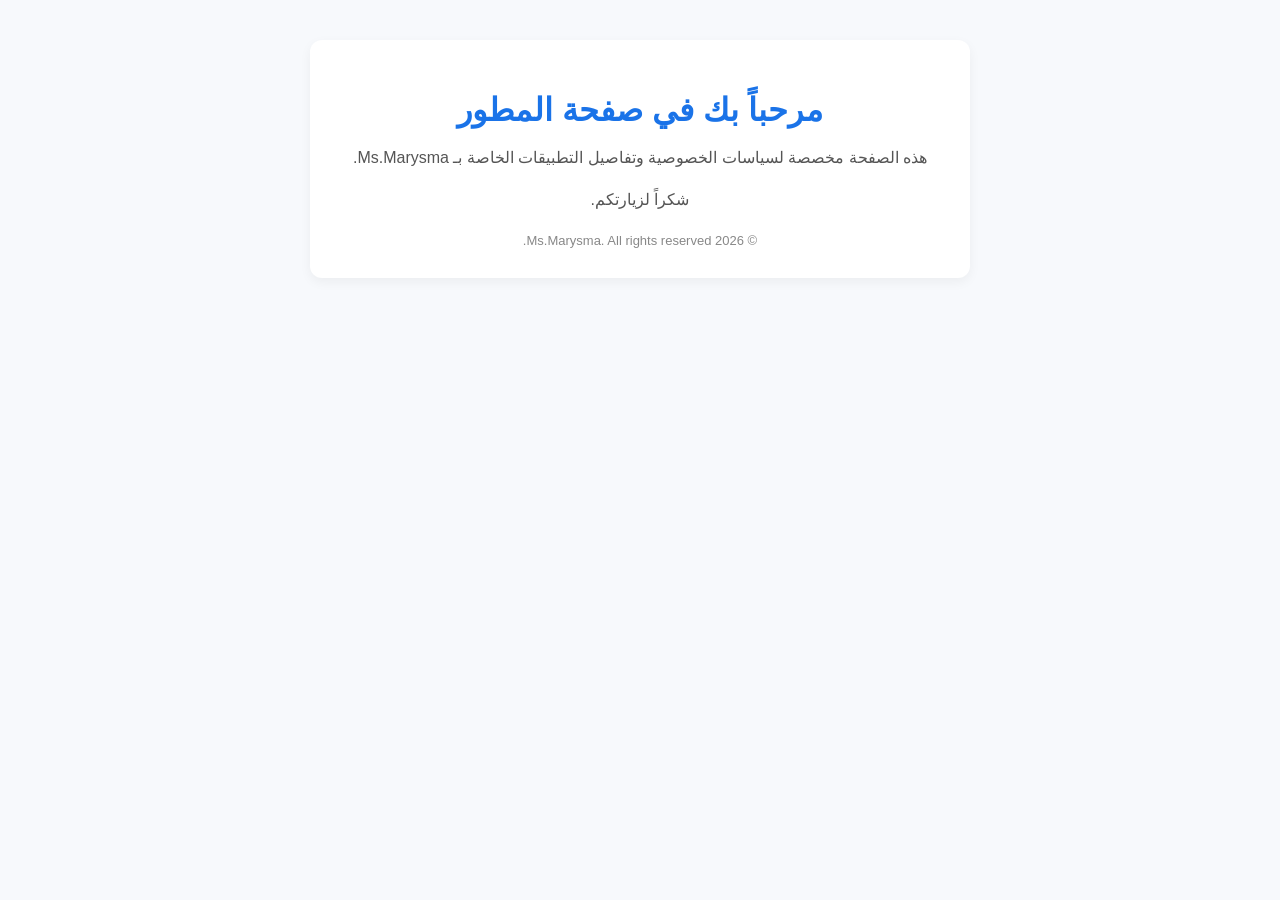
==== index.html @ fba1bb4e "Update Google site verification in index.html Removed outdated Google site verification meta tag and" ====
<!DOCTYPE html>
<html lang="ar" dir="rtl">
<head>
    <meta charset="UTF-8">
    <meta name="viewport" content="width=device-width, initial-scale=1.0">
    <meta name="google-site-verification" content="Q6iHC1U15YbT5ywhG_AQjxlZCGWZZ1fkaNXvmuv0gXQ" />
    <title>Ms.Marysma | Developer Portfolio</title>

    <style>
        body {
            font-family: Tahoma, Arial, sans-serif;
            background-color: #f7f9fc;
            color: #333;
            margin: 0;
            padding: 40px 20px;
            text-align: center;
        }
        .container {
            max-width: 600px;
            margin: 0 auto;
            background: #ffffff;
            padding: 30px;
            border-radius: 12px;
            box-shadow: 0 4px 12px rgba(0, 0, 0, 0.05);
        }
        h1 {
            color: #1a73e8;
            margin-bottom: 10px;
        }
        p {
            line-height: 1.6;
            color: #555;
        }
        .footer {
            margin-top: 20px;
            font-size: 13px;
            color: #888;
        }
    </style>
</head>
<body>

    <div class="container">
        <h1>مرحباً بك في صفحة المطور</h1>
        <p>هذه الصفحة مخصصة لسياسات الخصوصية وتفاصيل التطبيقات الخاصة بـ Ms.Marysma.</p>
        <p>شكراً لزيارتكم.</p>
        
        <div class="footer">
            &copy; 2026 Ms.Marysma. All rights reserved.
        </div>
    </div>

</body>
</html>
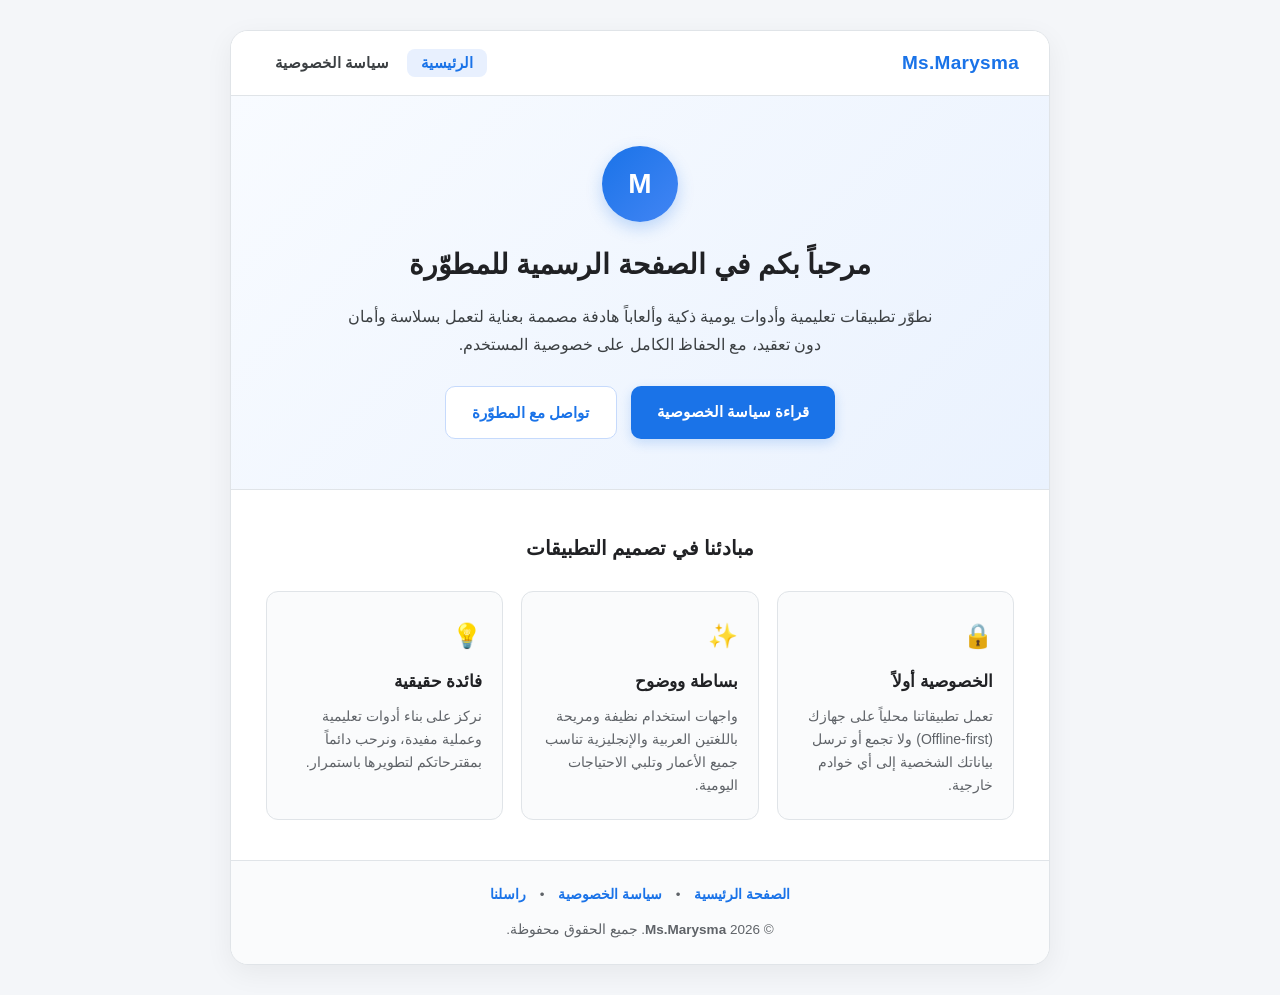
==== commit 1e1cbbac: "Localize index.html and improve styling Updated the title and localized content to Arabic. Enhanced " ====
--- a/index.html
+++ b/index.html
@@ -4,50 +4,282 @@
     <meta charset="UTF-8">
     <meta name="viewport" content="width=device-width, initial-scale=1.0">
     <meta name="google-site-verification" content="Q6iHC1U15YbT5ywhG_AQjxlZCGWZZ1fkaNXvmuv0gXQ" />
-    <title>Ms.Marysma | Developer Portfolio</title>
+    <title>Ms.Marysma | الصفحة الرسمية للمطور</title>
 
     <style>
+        :root {
+            --primary-color: #1a73e8;
+            --primary-dark: #1557b0;
+            --primary-light: #e8f0fe;
+            --text-dark: #202124;
+            --text-body: #3c4043;
+            --text-muted: #5f6368;
+            --bg-page: #f4f6f9;
+            --bg-card: #ffffff;
+            --border-color: #e0e4e8;
+        }
+        * {
+            box-sizing: border-box;
+        }
         body {
-            font-family: Tahoma, Arial, sans-serif;
-            background-color: #f7f9fc;
-            color: #333;
+            font-family: 'Segoe UI', Tahoma, Geneva, Verdana, sans-serif;
+            background-color: var(--bg-page);
+            color: var(--text-body);
             margin: 0;
-            padding: 40px 20px;
+            padding: 30px 15px;
+            line-height: 1.8;
+        }
+        .container {
+            max-width: 820px;
+            margin: 0 auto;
+            background: var(--bg-card);
+            border-radius: 18px;
+            box-shadow: 0 8px 28px rgba(0, 0, 0, 0.06);
+            border: 1px solid var(--border-color);
+            overflow: hidden;
+        }
+        /* الشريط العلوي للتنقل */
+        .navbar {
+            background-color: #ffffff;
+            border-bottom: 1px solid var(--border-color);
+            padding: 15px 30px;
+            display: flex;
+            justify-content: space-between;
+            align-items: center;
+        }
+        .brand {
+            font-size: 19px;
+            font-weight: 700;
+            color: var(--primary-color);
+            text-decoration: none;
+            letter-spacing: 0.3px;
+        }
+        .nav-links a {
+            color: var(--text-body);
+            text-decoration: none;
+            font-size: 14.5px;
+            font-weight: 600;
+            padding: 6px 14px;
+            border-radius: 8px;
+            transition: all 0.2s ease;
+        }
+        .nav-links a:hover,
+        .nav-links a.active {
+            background-color: var(--primary-light);
+            color: var(--primary-color);
+        }
+        /* قسم الترحيب */
+        .hero {
+            background: linear-gradient(135deg, #f8fbff 0%, #eaf2fe 100%);
+            padding: 50px 30px;
             text-align: center;
-        }
-        .container {
+            border-bottom: 1px solid var(--border-color);
+        }
+        .avatar-circle {
+            width: 76px;
+            height: 76px;
+            background: linear-gradient(135deg, var(--primary-color), #4285f4);
+            color: #ffffff;
+            font-size: 28px;
+            font-weight: 700;
+            border-radius: 50%;
+            display: flex;
+            align-items: center;
+            justify-content: center;
+            margin: 0 auto 18px auto;
+            box-shadow: 0 6px 16px rgba(26, 115, 232, 0.25);
+        }
+        h1 {
+            color: var(--text-dark);
+            margin: 0 0 12px 0;
+            font-size: 28px;
+            font-weight: 700;
+        }
+        .hero p {
             max-width: 600px;
-            margin: 0 auto;
-            background: #ffffff;
-            padding: 30px;
+            margin: 0 auto 26px auto;
+            color: var(--text-body);
+            font-size: 16px;
+        }
+        /* الأزرار الرئيسية */
+        .cta-group {
+            display: flex;
+            justify-content: center;
+            gap: 14px;
+            flex-wrap: wrap;
+        }
+        .btn-primary {
+            background-color: var(--primary-color);
+            color: #ffffff;
+            text-decoration: none;
+            padding: 12px 26px;
+            border-radius: 10px;
+            font-weight: 600;
+            font-size: 15px;
+            box-shadow: 0 4px 12px rgba(26, 115, 232, 0.2);
+            transition: all 0.2s ease;
+        }
+        .btn-primary:hover {
+            background-color: var(--primary-dark);
+            transform: translateY(-2px);
+        }
+        .btn-secondary {
+            background-color: #ffffff;
+            color: var(--primary-color);
+            text-decoration: none;
+            padding: 12px 26px;
+            border-radius: 10px;
+            font-weight: 600;
+            font-size: 15px;
+            border: 1px solid #c6dafc;
+            transition: all 0.2s ease;
+        }
+        .btn-secondary:hover {
+            background-color: var(--primary-light);
+            transform: translateY(-2px);
+        }
+        /* بطاقات المميزات */
+        .features-section {
+            padding: 40px 35px;
+        }
+        .section-title {
+            text-align: center;
+            color: var(--text-dark);
+            font-size: 20px;
+            margin-top: 0;
+            margin-bottom: 25px;
+        }
+        .cards-grid {
+            display: grid;
+            grid-template-columns: repeat(auto-fit, minmax(220px, 1fr));
+            gap: 18px;
+        }
+        .feature-card {
+            background-color: #fafbfc;
+            border: 1px solid var(--border-color);
             border-radius: 12px;
-            box-shadow: 0 4px 12px rgba(0, 0, 0, 0.05);
-        }
-        h1 {
-            color: #1a73e8;
+            padding: 22px 20px;
+            text-align: right;
+            transition: transform 0.2s ease, box-shadow 0.2s ease;
+        }
+        .feature-card:hover {
+            transform: translateY(-3px);
+            box-shadow: 0 6px 18px rgba(0, 0, 0, 0.04);
+        }
+        .feature-icon {
+            font-size: 24px;
             margin-bottom: 10px;
-        }
-        p {
-            line-height: 1.6;
-            color: #555;
-        }
+            display: inline-block;
+        }
+        .feature-card h3 {
+            margin: 0 0 8px 0;
+            font-size: 16.5px;
+            color: var(--text-dark);
+        }
+        .feature-card p {
+            margin: 0;
+            font-size: 14px;
+            color: var(--text-muted);
+            line-height: 1.65;
+        }
+        /* التذييل */
         .footer {
-            margin-top: 20px;
-            font-size: 13px;
-            color: #888;
+            background-color: #fafbfc;
+            border-top: 1px solid var(--border-color);
+            padding: 22px 30px;
+            text-align: center;
+            font-size: 13.5px;
+            color: var(--text-muted);
+        }
+        .footer-links {
+            margin-bottom: 10px;
+        }
+        .footer-links a {
+            color: var(--primary-color);
+            text-decoration: none;
+            margin: 0 10px;
+            font-weight: 600;
+        }
+        .footer-links a:hover {
+            text-decoration: underline;
+        }
+        @media (max-width: 600px) {
+            .navbar {
+                flex-direction: column;
+                gap: 10px;
+                padding: 15px 20px;
+            }
+            .hero {
+                padding: 35px 20px;
+            }
+            h1 {
+                font-size: 23px;
+            }
+            .features-section {
+                padding: 30px 20px;
+            }
         }
     </style>
 </head>
 <body>
 
     <div class="container">
-        <h1>مرحباً بك في صفحة المطور</h1>
-        <p>هذه الصفحة مخصصة لسياسات الخصوصية وتفاصيل التطبيقات الخاصة بـ Ms.Marysma.</p>
-        <p>شكراً لزيارتكم.</p>
-        
-        <div class="footer">
-            &copy; 2026 Ms.Marysma. All rights reserved.
-        </div>
+        <!-- شريط التنقل العلوي -->
+        <nav class="navbar">
+            <a href="index.html" class="brand">Ms.Marysma</a>
+            <div class="nav-links">
+                <a href="index.html" class="active">الرئيسية</a>
+                <a href="privacy.html">سياسة الخصوصية</a>
+            </div>
+        </nav>
+
+        <!-- القسم الترحيبي -->
+        <section class="hero">
+            <div class="avatar-circle">M</div>
+            <h1>مرحباً بكم في الصفحة الرسمية للمطوّرة</h1>
+            <p>نطوّر تطبيقات تعليمية وأدوات يومية ذكية وألعاباً هادفة مصممة بعناية لتعمل بسلاسة وأمان دون تعقيد، مع الحفاظ الكامل على خصوصية المستخدم.</p>
+            
+            <div class="cta-group">
+                <a href="privacy.html" class="btn-primary">قراءة سياسة الخصوصية</a>
+                <a href="mailto:your-email@gmail.com" class="btn-secondary">تواصل مع المطوّرة</a>
+            </div>
+        </section>
+
+        <!-- مبادئ تطوير التطبيقات -->
+        <section class="features-section">
+            <h2 class="section-title">مبادئنا في تصميم التطبيقات</h2>
+            <div class="cards-grid">
+                <div class="feature-card">
+                    <span class="feature-icon">🔒</span>
+                    <h3>الخصوصية أولاً</h3>
+                    <p>تعمل تطبيقاتنا محلياً على جهازك (Offline-first) ولا تجمع أو ترسل بياناتك الشخصية إلى أي خوادم خارجية.</p>
+                </div>
+
+                <div class="feature-card">
+                    <span class="feature-icon">✨</span>
+                    <h3>بساطة ووضوح</h3>
+                    <p>واجهات استخدام نظيفة ومريحة باللغتين العربية والإنجليزية تناسب جميع الأعمار وتلبي الاحتياجات اليومية.</p>
+                </div>
+
+                <div class="feature-card">
+                    <span class="feature-icon">💡</span>
+                    <h3>فائدة حقيقية</h3>
+                    <p>نركز على بناء أدوات تعليمية وعملية مفيدة، ونرحب دائماً بمقترحاتكم لتطويرها باستمرار.</p>
+                </div>
+            </div>
+        </section>
+
+        <!-- التذييل السفلي -->
+        <footer class="footer">
+            <div class="footer-links">
+                <a href="index.html">الصفحة الرئيسية</a>
+                <span>•</span>
+                <a href="privacy.html">سياسة الخصوصية</a>
+                <span>•</span>
+                <a href="mailto:ms.marysma@gmail.com">راسلنا</a>
+            </div>
+            <div>&copy; 2026 <strong>Ms.Marysma</strong>. جميع الحقوق محفوظة.</div>
+        </footer>
     </div>
 
 </body>
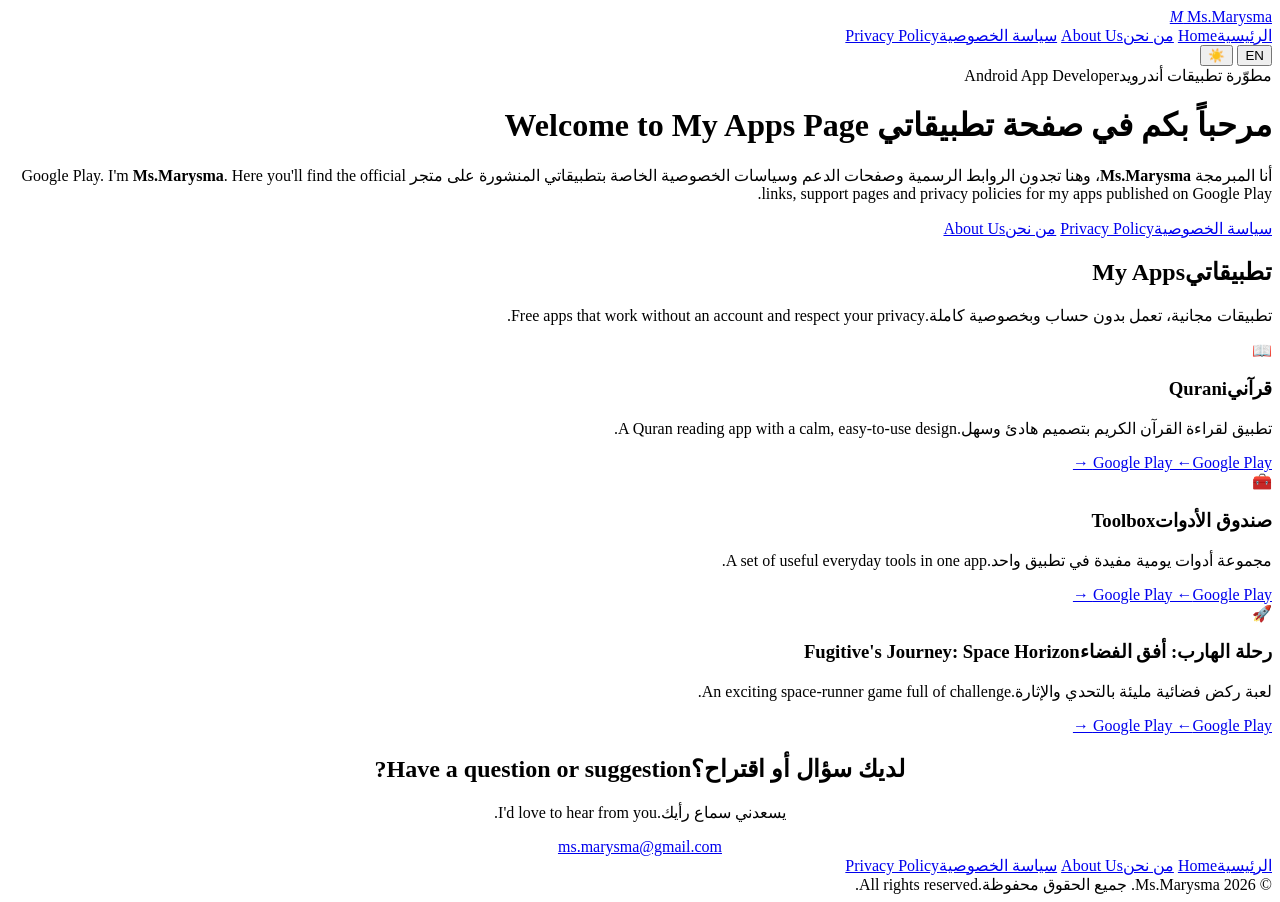
==== commit efdd809c: "Refactor index.html for SEO and theme enhancements Updated the HTML structure and added new meta tag" ====
--- a/index.html
+++ b/index.html
@@ -1,286 +1,98 @@
 <!DOCTYPE html>
-<html lang="ar" dir="rtl">
+<html lang="ar" dir="rtl" data-theme="dark">
 <head>
-    <meta charset="UTF-8">
-    <meta name="viewport" content="width=device-width, initial-scale=1.0">
-    <meta name="google-site-verification" content="Q6iHC1U15YbT5ywhG_AQjxlZCGWZZ1fkaNXvmuv0gXQ" />
-    <title>Ms.Marysma | الصفحة الرسمية للمطور</title>
-
-    <style>
-        :root {
-            --primary-color: #1a73e8;
-            --primary-dark: #1557b0;
-            --primary-light: #e8f0fe;
-            --text-dark: #202124;
-            --text-body: #3c4043;
-            --text-muted: #5f6368;
-            --bg-page: #f4f6f9;
-            --bg-card: #ffffff;
-            --border-color: #e0e4e8;
-        }
-        * {
-            box-sizing: border-box;
-        }
-        body {
-            font-family: 'Segoe UI', Tahoma, Geneva, Verdana, sans-serif;
-            background-color: var(--bg-page);
-            color: var(--text-body);
-            margin: 0;
-            padding: 30px 15px;
-            line-height: 1.8;
-        }
-        .container {
-            max-width: 820px;
-            margin: 0 auto;
-            background: var(--bg-card);
-            border-radius: 18px;
-            box-shadow: 0 8px 28px rgba(0, 0, 0, 0.06);
-            border: 1px solid var(--border-color);
-            overflow: hidden;
-        }
-        /* الشريط العلوي للتنقل */
-        .navbar {
-            background-color: #ffffff;
-            border-bottom: 1px solid var(--border-color);
-            padding: 15px 30px;
-            display: flex;
-            justify-content: space-between;
-            align-items: center;
-        }
-        .brand {
-            font-size: 19px;
-            font-weight: 700;
-            color: var(--primary-color);
-            text-decoration: none;
-            letter-spacing: 0.3px;
-        }
-        .nav-links a {
-            color: var(--text-body);
-            text-decoration: none;
-            font-size: 14.5px;
-            font-weight: 600;
-            padding: 6px 14px;
-            border-radius: 8px;
-            transition: all 0.2s ease;
-        }
-        .nav-links a:hover,
-        .nav-links a.active {
-            background-color: var(--primary-light);
-            color: var(--primary-color);
-        }
-        /* قسم الترحيب */
-        .hero {
-            background: linear-gradient(135deg, #f8fbff 0%, #eaf2fe 100%);
-            padding: 50px 30px;
-            text-align: center;
-            border-bottom: 1px solid var(--border-color);
-        }
-        .avatar-circle {
-            width: 76px;
-            height: 76px;
-            background: linear-gradient(135deg, var(--primary-color), #4285f4);
-            color: #ffffff;
-            font-size: 28px;
-            font-weight: 700;
-            border-radius: 50%;
-            display: flex;
-            align-items: center;
-            justify-content: center;
-            margin: 0 auto 18px auto;
-            box-shadow: 0 6px 16px rgba(26, 115, 232, 0.25);
-        }
-        h1 {
-            color: var(--text-dark);
-            margin: 0 0 12px 0;
-            font-size: 28px;
-            font-weight: 700;
-        }
-        .hero p {
-            max-width: 600px;
-            margin: 0 auto 26px auto;
-            color: var(--text-body);
-            font-size: 16px;
-        }
-        /* الأزرار الرئيسية */
-        .cta-group {
-            display: flex;
-            justify-content: center;
-            gap: 14px;
-            flex-wrap: wrap;
-        }
-        .btn-primary {
-            background-color: var(--primary-color);
-            color: #ffffff;
-            text-decoration: none;
-            padding: 12px 26px;
-            border-radius: 10px;
-            font-weight: 600;
-            font-size: 15px;
-            box-shadow: 0 4px 12px rgba(26, 115, 232, 0.2);
-            transition: all 0.2s ease;
-        }
-        .btn-primary:hover {
-            background-color: var(--primary-dark);
-            transform: translateY(-2px);
-        }
-        .btn-secondary {
-            background-color: #ffffff;
-            color: var(--primary-color);
-            text-decoration: none;
-            padding: 12px 26px;
-            border-radius: 10px;
-            font-weight: 600;
-            font-size: 15px;
-            border: 1px solid #c6dafc;
-            transition: all 0.2s ease;
-        }
-        .btn-secondary:hover {
-            background-color: var(--primary-light);
-            transform: translateY(-2px);
-        }
-        /* بطاقات المميزات */
-        .features-section {
-            padding: 40px 35px;
-        }
-        .section-title {
-            text-align: center;
-            color: var(--text-dark);
-            font-size: 20px;
-            margin-top: 0;
-            margin-bottom: 25px;
-        }
-        .cards-grid {
-            display: grid;
-            grid-template-columns: repeat(auto-fit, minmax(220px, 1fr));
-            gap: 18px;
-        }
-        .feature-card {
-            background-color: #fafbfc;
-            border: 1px solid var(--border-color);
-            border-radius: 12px;
-            padding: 22px 20px;
-            text-align: right;
-            transition: transform 0.2s ease, box-shadow 0.2s ease;
-        }
-        .feature-card:hover {
-            transform: translateY(-3px);
-            box-shadow: 0 6px 18px rgba(0, 0, 0, 0.04);
-        }
-        .feature-icon {
-            font-size: 24px;
-            margin-bottom: 10px;
-            display: inline-block;
-        }
-        .feature-card h3 {
-            margin: 0 0 8px 0;
-            font-size: 16.5px;
-            color: var(--text-dark);
-        }
-        .feature-card p {
-            margin: 0;
-            font-size: 14px;
-            color: var(--text-muted);
-            line-height: 1.65;
-        }
-        /* التذييل */
-        .footer {
-            background-color: #fafbfc;
-            border-top: 1px solid var(--border-color);
-            padding: 22px 30px;
-            text-align: center;
-            font-size: 13.5px;
-            color: var(--text-muted);
-        }
-        .footer-links {
-            margin-bottom: 10px;
-        }
-        .footer-links a {
-            color: var(--primary-color);
-            text-decoration: none;
-            margin: 0 10px;
-            font-weight: 600;
-        }
-        .footer-links a:hover {
-            text-decoration: underline;
-        }
-        @media (max-width: 600px) {
-            .navbar {
-                flex-direction: column;
-                gap: 10px;
-                padding: 15px 20px;
-            }
-            .hero {
-                padding: 35px 20px;
-            }
-            h1 {
-                font-size: 23px;
-            }
-            .features-section {
-                padding: 30px 20px;
-            }
-        }
-    </style>
+  <meta charset="UTF-8">
+  <meta name="viewport" content="width=device-width, initial-scale=1">
+   <meta name="google-site-verification" content="Q6iHC1U15YbT5ywhG_AQjxlZCGWZZ1fkaNXvmuv0gXQ" />
+  <title>Ms.Marysma | تطبيقاتي – My Apps</title>
+  <meta name="description" content="Official page of Ms.Marysma apps on Google Play. الصفحة الرسمية لتطبيقات Ms.Marysma على متجر Google Play.">
+  <link rel="stylesheet" href="style.css">
+  <script src="script.js"></script>
 </head>
 <body>
 
-    <div class="container">
-        <!-- شريط التنقل العلوي -->
-        <nav class="navbar">
-            <a href="index.html" class="brand">Ms.Marysma</a>
-            <div class="nav-links">
-                <a href="index.html" class="active">الرئيسية</a>
-                <a href="privacy.html">سياسة الخصوصية</a>
-            </div>
-        </nav>
+<header>
+  <div class="container nav">
+    <a class="logo" href="index.html"><i>M</i> Ms.Marysma</a>
+    <nav class="links">
+      <a class="active" href="index.html"><span class="ar">الرئيسية</span><span class="en">Home</span></a>
+      <a href="about.html"><span class="ar">من نحن</span><span class="en">About Us</span></a>
+      <a href="privacy.html"><span class="ar">سياسة الخصوصية</span><span class="en">Privacy Policy</span></a>
+    </nav>
+    <div class="tools">
+      <button class="btn-icon" id="langBtn" type="button" aria-label="Language">EN</button>
+      <button class="btn-icon" id="themeBtn" type="button" aria-label="Theme">☀️</button>
+    </div>
+  </div>
+</header>
 
-        <!-- القسم الترحيبي -->
-        <section class="hero">
-            <div class="avatar-circle">M</div>
-            <h1>مرحباً بكم في الصفحة الرسمية للمطوّرة</h1>
-            <p>نطوّر تطبيقات تعليمية وأدوات يومية ذكية وألعاباً هادفة مصممة بعناية لتعمل بسلاسة وأمان دون تعقيد، مع الحفاظ الكامل على خصوصية المستخدم.</p>
-            
-            <div class="cta-group">
-                <a href="privacy.html" class="btn-primary">قراءة سياسة الخصوصية</a>
-                <a href="mailto:your-email@gmail.com" class="btn-secondary">تواصل مع المطوّرة</a>
-            </div>
-        </section>
+<main class="container">
 
-        <!-- مبادئ تطوير التطبيقات -->
-        <section class="features-section">
-            <h2 class="section-title">مبادئنا في تصميم التطبيقات</h2>
-            <div class="cards-grid">
-                <div class="feature-card">
-                    <span class="feature-icon">🔒</span>
-                    <h3>الخصوصية أولاً</h3>
-                    <p>تعمل تطبيقاتنا محلياً على جهازك (Offline-first) ولا تجمع أو ترسل بياناتك الشخصية إلى أي خوادم خارجية.</p>
-                </div>
+  <div class="hero">
+    <span class="badge"><span class="ar">مطوّرة تطبيقات أندرويد</span><span class="en">Android App Developer</span></span>
+    <h1>
+      <span class="ar">مرحباً بكم في صفحة <span class="grad">تطبيقاتي</span></span>
+      <span class="en">Welcome to <span class="grad">My Apps</span> Page</span>
+    </h1>
+    <p>
+      <span class="ar">أنا المبرمجة <b>Ms.Marysma</b>، وهنا تجدون الروابط الرسمية وصفحات الدعم وسياسات الخصوصية الخاصة بتطبيقاتي المنشورة على متجر Google Play.</span>
+      <span class="en">I'm <b>Ms.Marysma</b>. Here you'll find the official links, support pages and privacy policies for my apps published on Google Play.</span>
+    </p>
+    <div class="actions">
+      <a class="btn" href="privacy.html"><span class="ar">سياسة الخصوصية</span><span class="en">Privacy Policy</span></a>
+      <a class="btn ghost" href="about.html"><span class="ar">من نحن</span><span class="en">About Us</span></a>
+    </div>
+  </div>
 
-                <div class="feature-card">
-                    <span class="feature-icon">✨</span>
-                    <h3>بساطة ووضوح</h3>
-                    <p>واجهات استخدام نظيفة ومريحة باللغتين العربية والإنجليزية تناسب جميع الأعمار وتلبي الاحتياجات اليومية.</p>
-                </div>
+  <section>
+    <h2 class="title"><span class="ar">تطبيقاتي</span><span class="en">My Apps</span></h2>
+    <p class="sub"><span class="ar">تطبيقات مجانية، تعمل بدون حساب وبخصوصية كاملة.</span><span class="en">Free apps that work without an account and respect your privacy.</span></p>
 
-                <div class="feature-card">
-                    <span class="feature-icon">💡</span>
-                    <h3>فائدة حقيقية</h3>
-                    <p>نركز على بناء أدوات تعليمية وعملية مفيدة، ونرحب دائماً بمقترحاتكم لتطويرها باستمرار.</p>
-                </div>
-            </div>
-        </section>
+    <div class="grid">
+      <!-- غيّري الروابط (href="#") إلى روابط تطبيقاتك على Google Play -->
+      <div class="card">
+        <div class="ico">📖</div>
+        <h3><span class="ar">قرآني</span><span class="en">Qurani</span></h3>
+        <p><span class="ar">تطبيق لقراءة القرآن الكريم بتصميم هادئ وسهل.</span><span class="en">A Quran reading app with a calm, easy-to-use design.</span></p>
+        <a class="more" href="#"><span class="ar">Google Play ←</span><span class="en">Google Play →</span></a>
+      </div>
 
-        <!-- التذييل السفلي -->
-        <footer class="footer">
-            <div class="footer-links">
-                <a href="index.html">الصفحة الرئيسية</a>
-                <span>•</span>
-                <a href="privacy.html">سياسة الخصوصية</a>
-                <span>•</span>
-                <a href="mailto:ms.marysma@gmail.com">راسلنا</a>
-            </div>
-            <div>&copy; 2026 <strong>Ms.Marysma</strong>. جميع الحقوق محفوظة.</div>
-        </footer>
+      <div class="card">
+        <div class="ico">🧰</div>
+        <h3><span class="ar">صندوق الأدوات</span><span class="en">Toolbox</span></h3>
+        <p><span class="ar">مجموعة أدوات يومية مفيدة في تطبيق واحد.</span><span class="en">A set of useful everyday tools in one app.</span></p>
+        <a class="more" href="#"><span class="ar">Google Play ←</span><span class="en">Google Play →</span></a>
+      </div>
+
+      <div class="card">
+        <div class="ico">🚀</div>
+        <h3><span class="ar">رحلة الهارب: أفق الفضاء</span><span class="en">Fugitive's Journey: Space Horizon</span></h3>
+        <p><span class="ar">لعبة ركض فضائية مليئة بالتحدي والإثارة.</span><span class="en">An exciting space-runner game full of challenge.</span></p>
+        <a class="more" href="#"><span class="ar">Google Play ←</span><span class="en">Google Play →</span></a>
+      </div>
     </div>
+  </section>
+
+  <section>
+    <div class="card" style="text-align:center">
+      <h2 class="title"><span class="ar">لديك سؤال أو اقتراح؟</span><span class="en">Have a question or suggestion?</span></h2>
+      <p class="sub"><span class="ar">يسعدني سماع رأيك.</span><span class="en">I'd love to hear from you.</span></p>
+      <a class="btn" href="mailto:ms.marysma@gmail.com">ms.marysma@gmail.com</a>
+    </div>
+  </section>
+
+</main>
+
+<footer>
+  <div class="container">
+    <div class="flinks">
+      <a href="index.html"><span class="ar">الرئيسية</span><span class="en">Home</span></a>
+      <a href="about.html"><span class="ar">من نحن</span><span class="en">About Us</span></a>
+      <a href="privacy.html"><span class="ar">سياسة الخصوصية</span><span class="en">Privacy Policy</span></a>
+    </div>
+    <div>© <span id="year">2026</span> Ms.Marysma. <span class="ar">جميع الحقوق محفوظة.</span><span class="en">All rights reserved.</span></div>
+  </div>
+</footer>
 
 </body>
 </html>
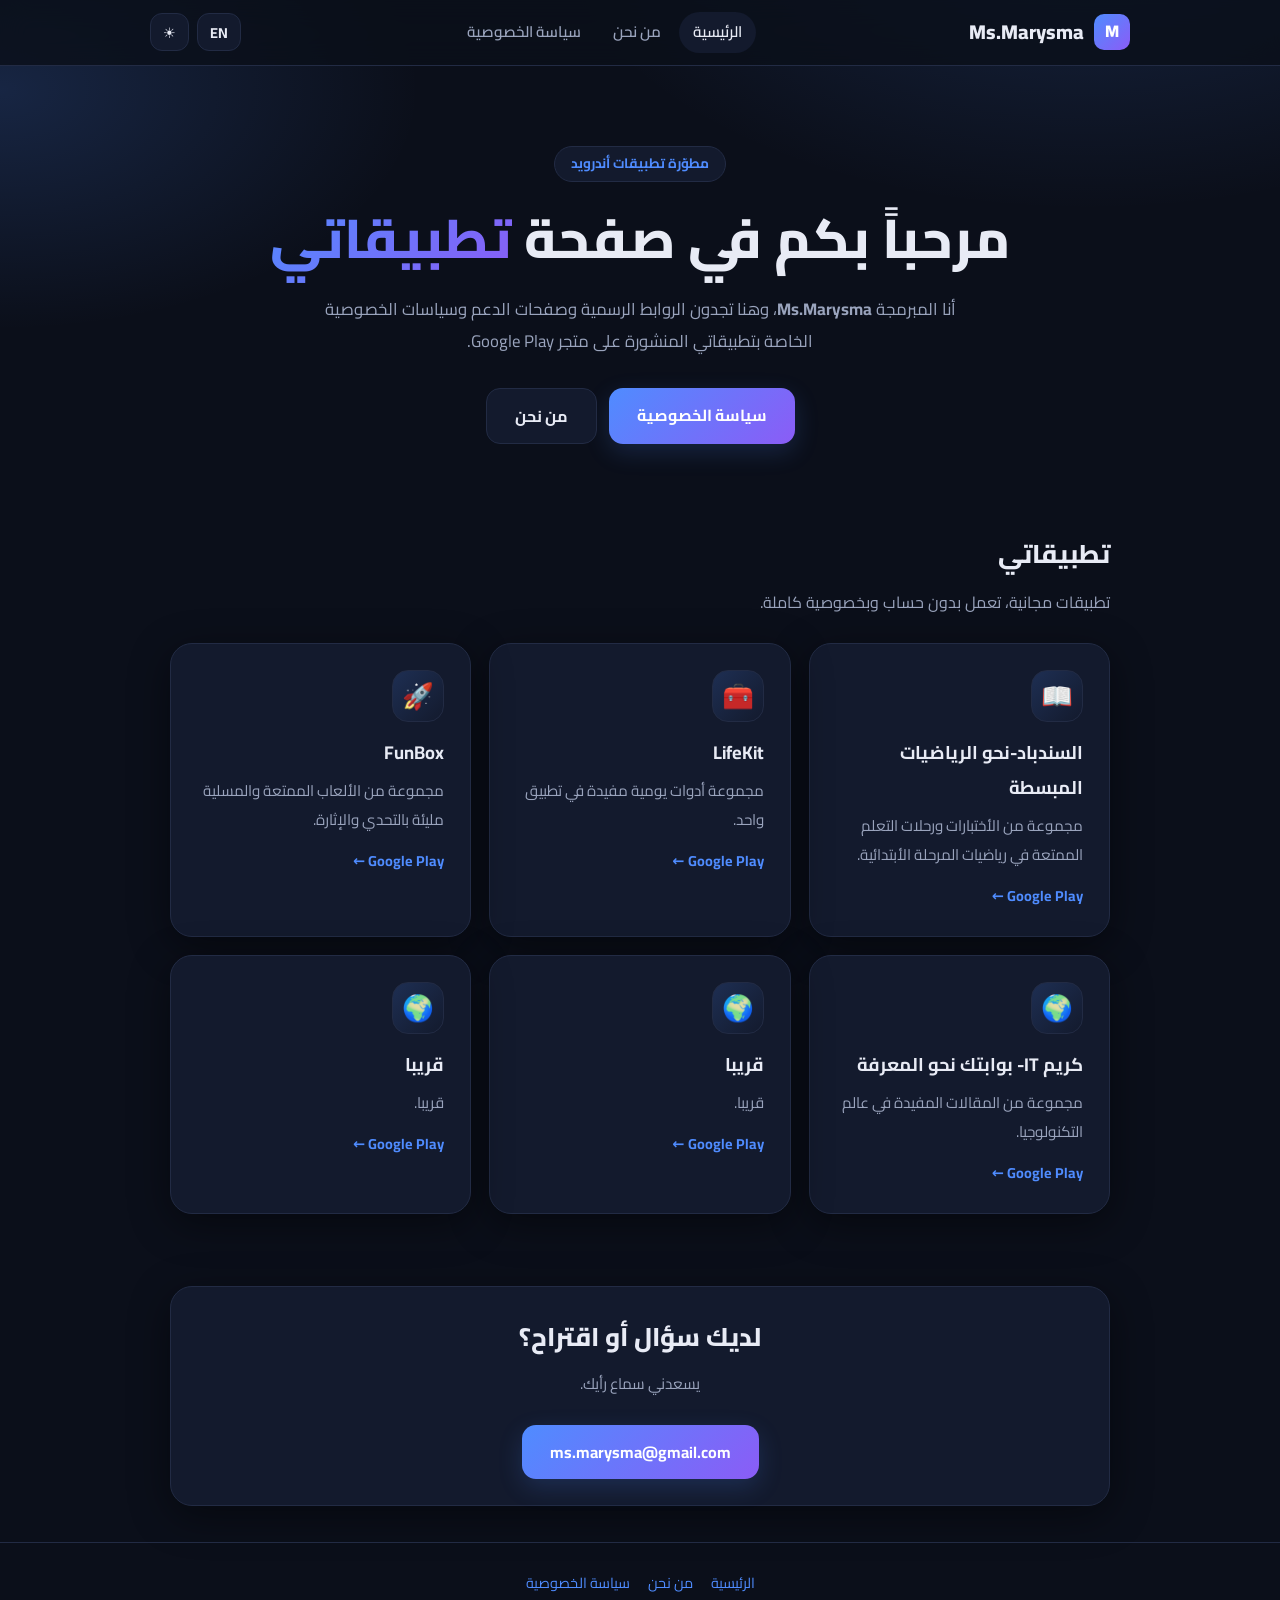
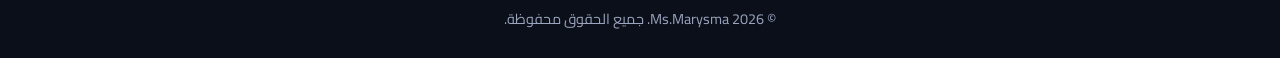
==== commit 12464adb: "Update app descriptions and titles in index.html" ====
--- a/index.html
+++ b/index.html
@@ -52,24 +52,48 @@
       <!-- غيّري الروابط (href="#") إلى روابط تطبيقاتك على Google Play -->
       <div class="card">
         <div class="ico">📖</div>
-        <h3><span class="ar">قرآني</span><span class="en">Qurani</span></h3>
-        <p><span class="ar">تطبيق لقراءة القرآن الكريم بتصميم هادئ وسهل.</span><span class="en">A Quran reading app with a calm, easy-to-use design.</span></p>
+        <h3><span class="ar">السندباد-نحو الرياضيات المبسطة</span><span class="en">Sindebad – Towards Simplified Mathematics</span></h3>
+        <p><span class="ar">مجموعة من الأختبارات ورحلات التعلم الممتعة في رياضيات المرحلة الأبتدائية.</span><span class="en">A collection of tests and engaging learning journeys in primary school mathematics.</span></p>
         <a class="more" href="#"><span class="ar">Google Play ←</span><span class="en">Google Play →</span></a>
       </div>
 
       <div class="card">
         <div class="ico">🧰</div>
-        <h3><span class="ar">صندوق الأدوات</span><span class="en">Toolbox</span></h3>
+        <h3><span class="ar">LifeKit</span><span class="en">LifeKit</span></h3>
         <p><span class="ar">مجموعة أدوات يومية مفيدة في تطبيق واحد.</span><span class="en">A set of useful everyday tools in one app.</span></p>
         <a class="more" href="#"><span class="ar">Google Play ←</span><span class="en">Google Play →</span></a>
       </div>
 
       <div class="card">
         <div class="ico">🚀</div>
-        <h3><span class="ar">رحلة الهارب: أفق الفضاء</span><span class="en">Fugitive's Journey: Space Horizon</span></h3>
-        <p><span class="ar">لعبة ركض فضائية مليئة بالتحدي والإثارة.</span><span class="en">An exciting space-runner game full of challenge.</span></p>
+        <h3><span class="ar">FunBox</span><span class="en">FunBox</span></h3>
+        <p><span class="ar">مجموعة من الألعاب الممتعة والمسلية مليئة بالتحدي والإثارة.</span><span class="en">A collection of fun and entertaining games, full of challenge and excitement.</span></p>
         <a class="more" href="#"><span class="ar">Google Play ←</span><span class="en">Google Play →</span></a>
       </div>
+
+ <div class="card">
+        <div class="ico">🌍</div>
+        <h3><span class="ar">كريم IT- بوابتك نحو المعرفة</span><span class="en">Kareem IT – Your Gateway to Knowledge</span></h3>
+        <p><span class="ar">مجموعة من المقالات المفيدة في عالم التكنولوجيا.</span><span class="en">A collection of useful articles in the world of technology.</span></p>
+        <a class="more" href="#"><span class="ar">Google Play ←</span><span class="en">Google Play →</span></a>
+      </div>
+
+ <div class="card">
+        <div class="ico">🌍</div>
+        <h3><span class="ar">قريبا</span><span class="en">Soon</span></h3>
+        <p><span class="ar">قريبا.</span><span class="en">Soon</span></p>
+        <a class="more" href="#"><span class="ar">Google Play ←</span><span class="en">Google Play →</span></a>
+      </div>
+
+ <div class="card">
+        <div class="ico">🌍</div>
+        <h3><span class="ar">قريبا</span><span class="en">Soon</span></h3>
+        <p><span class="ar">قريبا.</span><span class="en">Soon</span></p>
+        <a class="more" href="#"><span class="ar">Google Play ←</span><span class="en">Google Play →</span></a>
+      </div>
+
+      
+      
     </div>
   </section>
 
--- a/style.css
+++ b/style.css
@@ -0,0 +1,166 @@
+@import url('https://fonts.googleapis.com/css2?family=Cairo:wght@400;600;700;800&display=swap');
+
+:root {
+  --bg: #0b0f1a;
+  --bg-2: #0f1424;
+  --card: #131a2d;
+  --border: #222b44;
+  --text: #e8ebf5;
+  --muted: #9aa4bd;
+  --accent: #4f8cff;
+  --accent-2: #8b5cf6;
+  --shadow: 0 10px 40px rgba(0, 0, 0, .45);
+  --glow: rgba(79, 140, 255, .18);
+}
+
+[data-theme="light"] {
+  --bg: #f4f6fb;
+  --bg-2: #eaeef7;
+  --card: #ffffff;
+  --border: #e1e6f0;
+  --text: #151a2c;
+  --muted: #5b647a;
+  --accent: #2f6df0;
+  --accent-2: #7c4dff;
+  --shadow: 0 10px 40px rgba(30, 50, 100, .12);
+  --glow: rgba(47, 109, 240, .12);
+}
+
+* { box-sizing: border-box; margin: 0; padding: 0; }
+html { scroll-behavior: smooth; }
+
+body {
+  font-family: 'Cairo', system-ui, -apple-system, 'Segoe UI', Roboto, sans-serif;
+  background:
+    radial-gradient(900px 500px at 85% -10%, var(--glow), transparent 60%),
+    radial-gradient(700px 400px at 0% 10%, var(--glow), transparent 60%),
+    var(--bg);
+  background-attachment: fixed;
+  color: var(--text);
+  line-height: 1.9;
+  min-height: 100vh;
+  display: flex;
+  flex-direction: column;
+  transition: background .3s, color .3s;
+}
+
+/* language switch */
+html[lang="ar"] .en { display: none !important; }
+html[lang="en"] .ar { display: none !important; }
+
+a { color: var(--accent); text-decoration: none; }
+a:hover { text-decoration: underline; }
+
+.container { width: 100%; max-width: 980px; margin: 0 auto; padding: 0 20px; }
+
+/* header */
+header {
+  position: sticky; top: 0; z-index: 50;
+  backdrop-filter: blur(14px);
+  background: color-mix(in srgb, var(--bg) 80%, transparent);
+  border-bottom: 1px solid var(--border);
+}
+.nav {
+  display: flex; align-items: center; justify-content: space-between;
+  gap: 12px; padding: 12px 0; flex-wrap: wrap;
+}
+.logo {
+  font-weight: 800; font-size: 1.25rem; color: var(--text);
+  display: flex; align-items: center; gap: 10px;
+}
+.logo:hover { text-decoration: none; }
+.logo i {
+  width: 36px; height: 36px; border-radius: 10px; display: grid; place-items: center;
+  background: linear-gradient(135deg, var(--accent), var(--accent-2));
+  color: #fff; font-style: normal; font-size: 1.05rem;
+}
+.links { display: flex; gap: 4px; align-items: center; }
+.links a {
+  color: var(--muted); padding: 6px 14px; border-radius: 999px;
+  font-weight: 600; font-size: .95rem; transition: .2s;
+}
+.links a:hover, .links a.active {
+  color: var(--text); background: var(--card); text-decoration: none;
+}
+.tools { display: flex; gap: 8px; }
+.btn-icon {
+  border: 1px solid var(--border); background: var(--card); color: var(--text);
+  height: 38px; min-width: 38px; padding: 0 12px; border-radius: 12px;
+  cursor: pointer; font-family: inherit; font-weight: 700; font-size: .9rem;
+  transition: .2s;
+}
+.btn-icon:hover { border-color: var(--accent); transform: translateY(-1px); }
+
+/* hero */
+.hero { text-align: center; padding: 80px 0 50px; }
+.badge {
+  display: inline-block; padding: 4px 16px; border-radius: 999px;
+  background: var(--card); border: 1px solid var(--border);
+  color: var(--accent); font-weight: 700; font-size: .85rem; margin-bottom: 18px;
+}
+.hero h1 { font-size: clamp(2rem, 6vw, 3.4rem); font-weight: 800; line-height: 1.4; }
+.grad {
+  background: linear-gradient(135deg, var(--accent), var(--accent-2));
+  -webkit-background-clip: text; background-clip: text; color: transparent;
+}
+.hero p { color: var(--muted); max-width: 640px; margin: 18px auto 30px; font-size: 1.05rem; }
+
+.btn {
+  display: inline-block; padding: 12px 28px; border-radius: 14px; font-weight: 700;
+  font-family: inherit; font-size: 1rem; border: 0; cursor: pointer; transition: .2s;
+  background: linear-gradient(135deg, var(--accent), var(--accent-2)); color: #fff;
+  box-shadow: 0 8px 24px var(--glow);
+}
+.btn:hover { transform: translateY(-2px); text-decoration: none; }
+.btn.ghost {
+  background: var(--card); color: var(--text); border: 1px solid var(--border); box-shadow: none;
+}
+.actions { display: flex; gap: 12px; justify-content: center; flex-wrap: wrap; }
+
+/* sections */
+section { padding: 36px 0; }
+.title { font-size: 1.6rem; font-weight: 800; margin-bottom: 8px; }
+.sub { color: var(--muted); margin-bottom: 26px; }
+
+.grid { display: grid; grid-template-columns: repeat(auto-fit, minmax(240px, 1fr)); gap: 18px; }
+.card {
+  background: var(--card); border: 1px solid var(--border); border-radius: 22px;
+  padding: 26px; box-shadow: var(--shadow); transition: .25s;
+}
+.grid .card:hover { transform: translateY(-4px); border-color: var(--accent); }
+.card .ico {
+  width: 52px; height: 52px; border-radius: 16px; display: grid; place-items: center;
+  font-size: 1.6rem; margin-bottom: 14px;
+  background: linear-gradient(135deg, var(--glow), transparent); border: 1px solid var(--border);
+}
+.card h3 { font-size: 1.15rem; margin-bottom: 6px; }
+.card p { color: var(--muted); font-size: .95rem; }
+.card .more { display: inline-block; margin-top: 12px; font-weight: 700; font-size: .9rem; }
+
+/* document pages */
+.doc { margin: 40px auto 20px; padding: 36px 32px; }
+.doc h1 { font-size: 2rem; font-weight: 800; color: var(--accent); margin: 14px 0 6px; }
+.doc h2 { font-size: 1.2rem; margin: 28px 0 8px; color: var(--text); }
+.doc p, .doc li { color: var(--muted); }
+.doc ul { padding-inline-start: 24px; margin-top: 8px; }
+.doc hr { border: 0; border-top: 1px solid var(--border); margin: 18px 0; }
+.stats { display: grid; grid-template-columns: repeat(auto-fit, minmax(150px, 1fr)); gap: 14px; margin: 26px 0; }
+.stat {
+  text-align: center; padding: 18px; border-radius: 18px;
+  background: var(--bg-2); border: 1px solid var(--border);
+}
+.stat b { display: block; font-size: 1.6rem; color: var(--accent); }
+.stat span { color: var(--muted); font-size: .9rem; }
+
+/* footer */
+footer {
+  margin-top: auto; border-top: 1px solid var(--border);
+  padding: 26px 0; text-align: center; color: var(--muted); font-size: .9rem;
+}
+footer .flinks { margin-bottom: 8px; display: flex; gap: 18px; justify-content: center; flex-wrap: wrap; }
+
+@media (max-width: 640px) {
+  .hero { padding: 50px 0 30px; }
+  .doc { padding: 24px 18px; border-radius: 18px; }
+  .links { order: 3; width: 100%; justify-content: center; }
+}
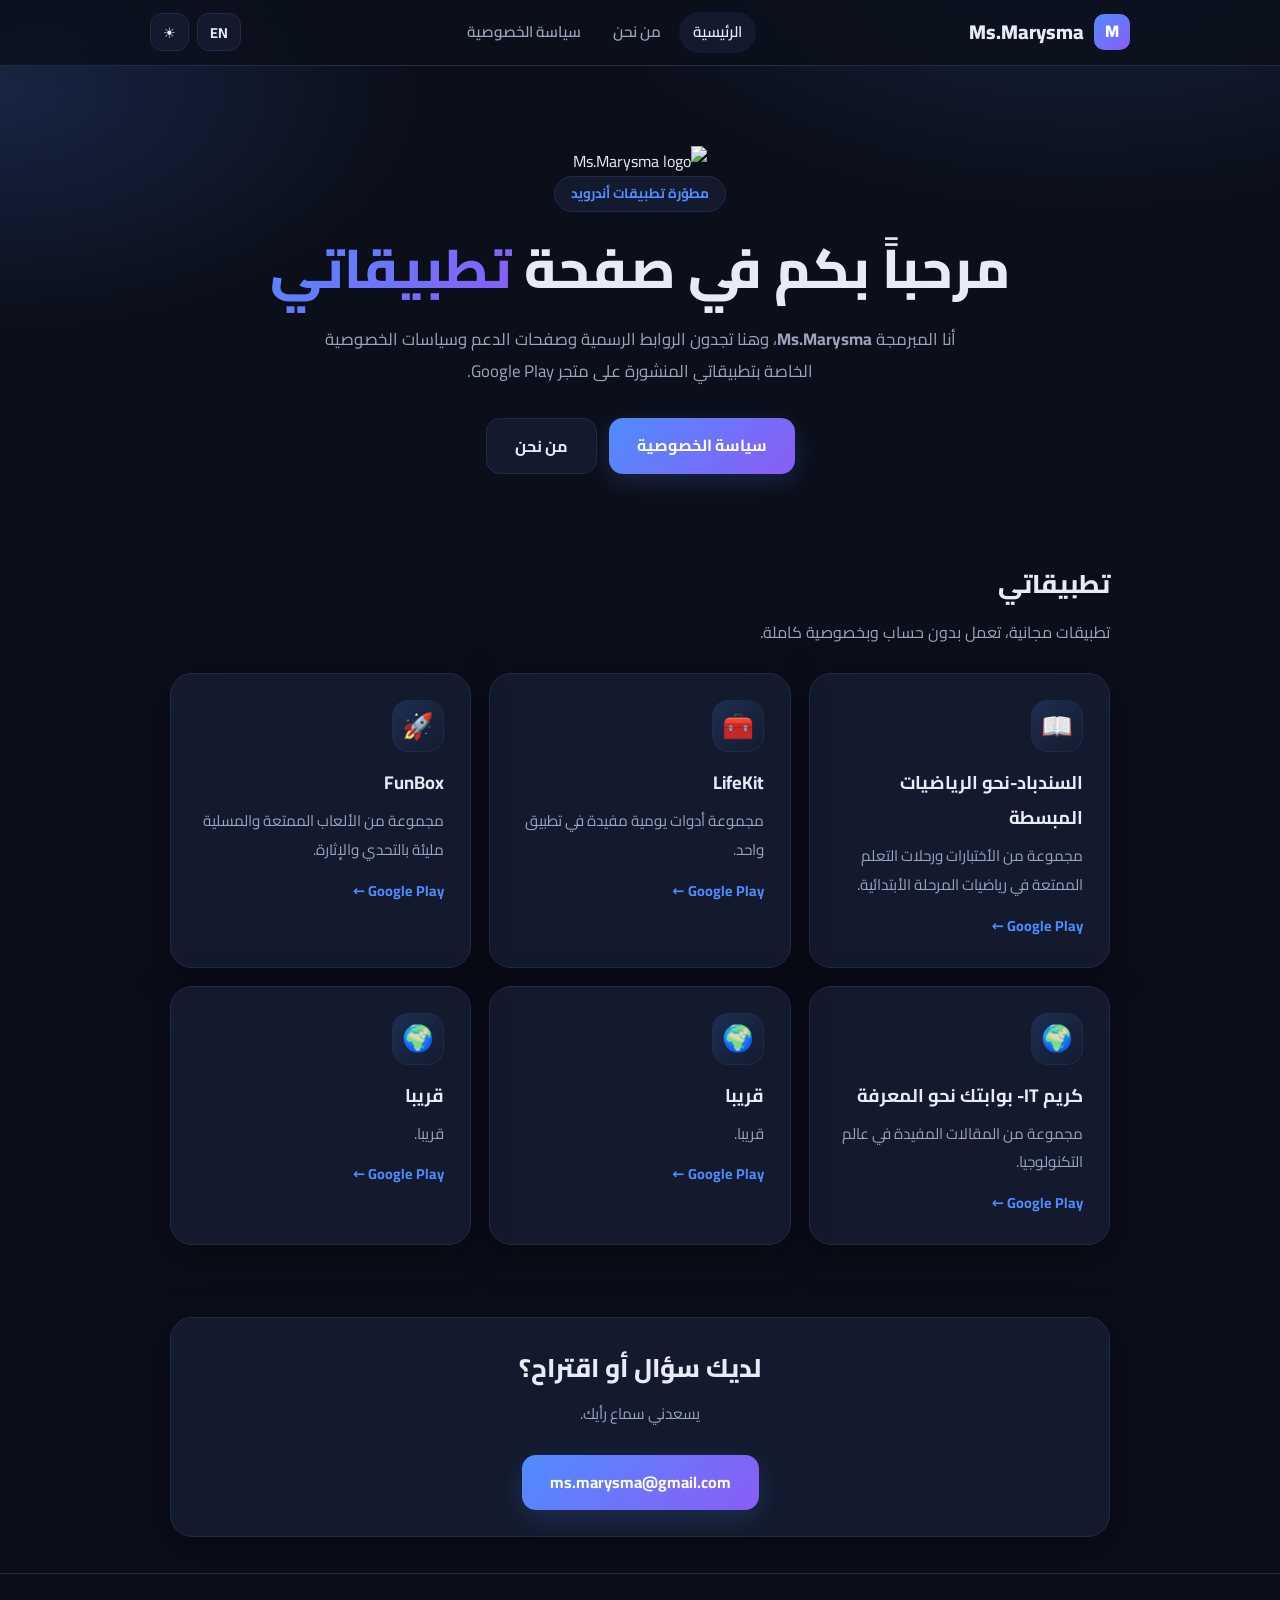
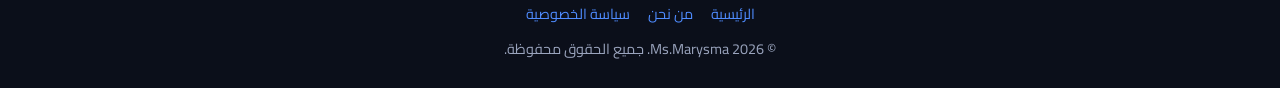
==== commit dbd2c2b7: "Update index.html" ====
--- a/index.html
+++ b/index.html
@@ -6,6 +6,7 @@
    <meta name="google-site-verification" content="Q6iHC1U15YbT5ywhG_AQjxlZCGWZZ1fkaNXvmuv0gXQ" />
   <title>Ms.Marysma | تطبيقاتي – My Apps</title>
   <meta name="description" content="Official page of Ms.Marysma apps on Google Play. الصفحة الرسمية لتطبيقات Ms.Marysma على متجر Google Play.">
+  <link rel="icon" type="image/png" href="favicon.png">
   <link rel="stylesheet" href="style.css">
   <script src="script.js"></script>
 </head>
@@ -29,6 +30,7 @@
 <main class="container">
 
   <div class="hero">
+    <div class="hero-logo"><img src="logo.png" alt="Ms.Marysma logo" width="190" height="190"></div>
     <span class="badge"><span class="ar">مطوّرة تطبيقات أندرويد</span><span class="en">Android App Developer</span></span>
     <h1>
       <span class="ar">مرحباً بكم في صفحة <span class="grad">تطبيقاتي</span></span>
@@ -54,14 +56,14 @@
         <div class="ico">📖</div>
         <h3><span class="ar">السندباد-نحو الرياضيات المبسطة</span><span class="en">Sindebad – Towards Simplified Mathematics</span></h3>
         <p><span class="ar">مجموعة من الأختبارات ورحلات التعلم الممتعة في رياضيات المرحلة الأبتدائية.</span><span class="en">A collection of tests and engaging learning journeys in primary school mathematics.</span></p>
-        <a class="more" href="#"><span class="ar">Google Play ←</span><span class="en">Google Play →</span></a>
+        <a class="more" href="https://play.google.com/store/apps/details?id=ms.maryam.math&pcampaignid=web_share"><span class="ar">Google Play ←</span><span class="en">Google Play →</span></a>
       </div>
 
       <div class="card">
         <div class="ico">🧰</div>
         <h3><span class="ar">LifeKit</span><span class="en">LifeKit</span></h3>
         <p><span class="ar">مجموعة أدوات يومية مفيدة في تطبيق واحد.</span><span class="en">A set of useful everyday tools in one app.</span></p>
-        <a class="more" href="#"><span class="ar">Google Play ←</span><span class="en">Google Play →</span></a>
+        <a class="more" href="https://play.google.com/store/apps/details?id=ms.marysma.LifeKit&pcampaignid=web_share"><span class="ar">Google Play ←</span><span class="en">Google Play →</span></a>
       </div>
 
       <div class="card">
@@ -92,8 +94,8 @@
         <a class="more" href="#"><span class="ar">Google Play ←</span><span class="en">Google Play →</span></a>
       </div>
 
-      
-      
+
+
     </div>
   </section>
 
@@ -119,4 +121,4 @@
 </footer>
 
 </body>
-</html>
+</html>
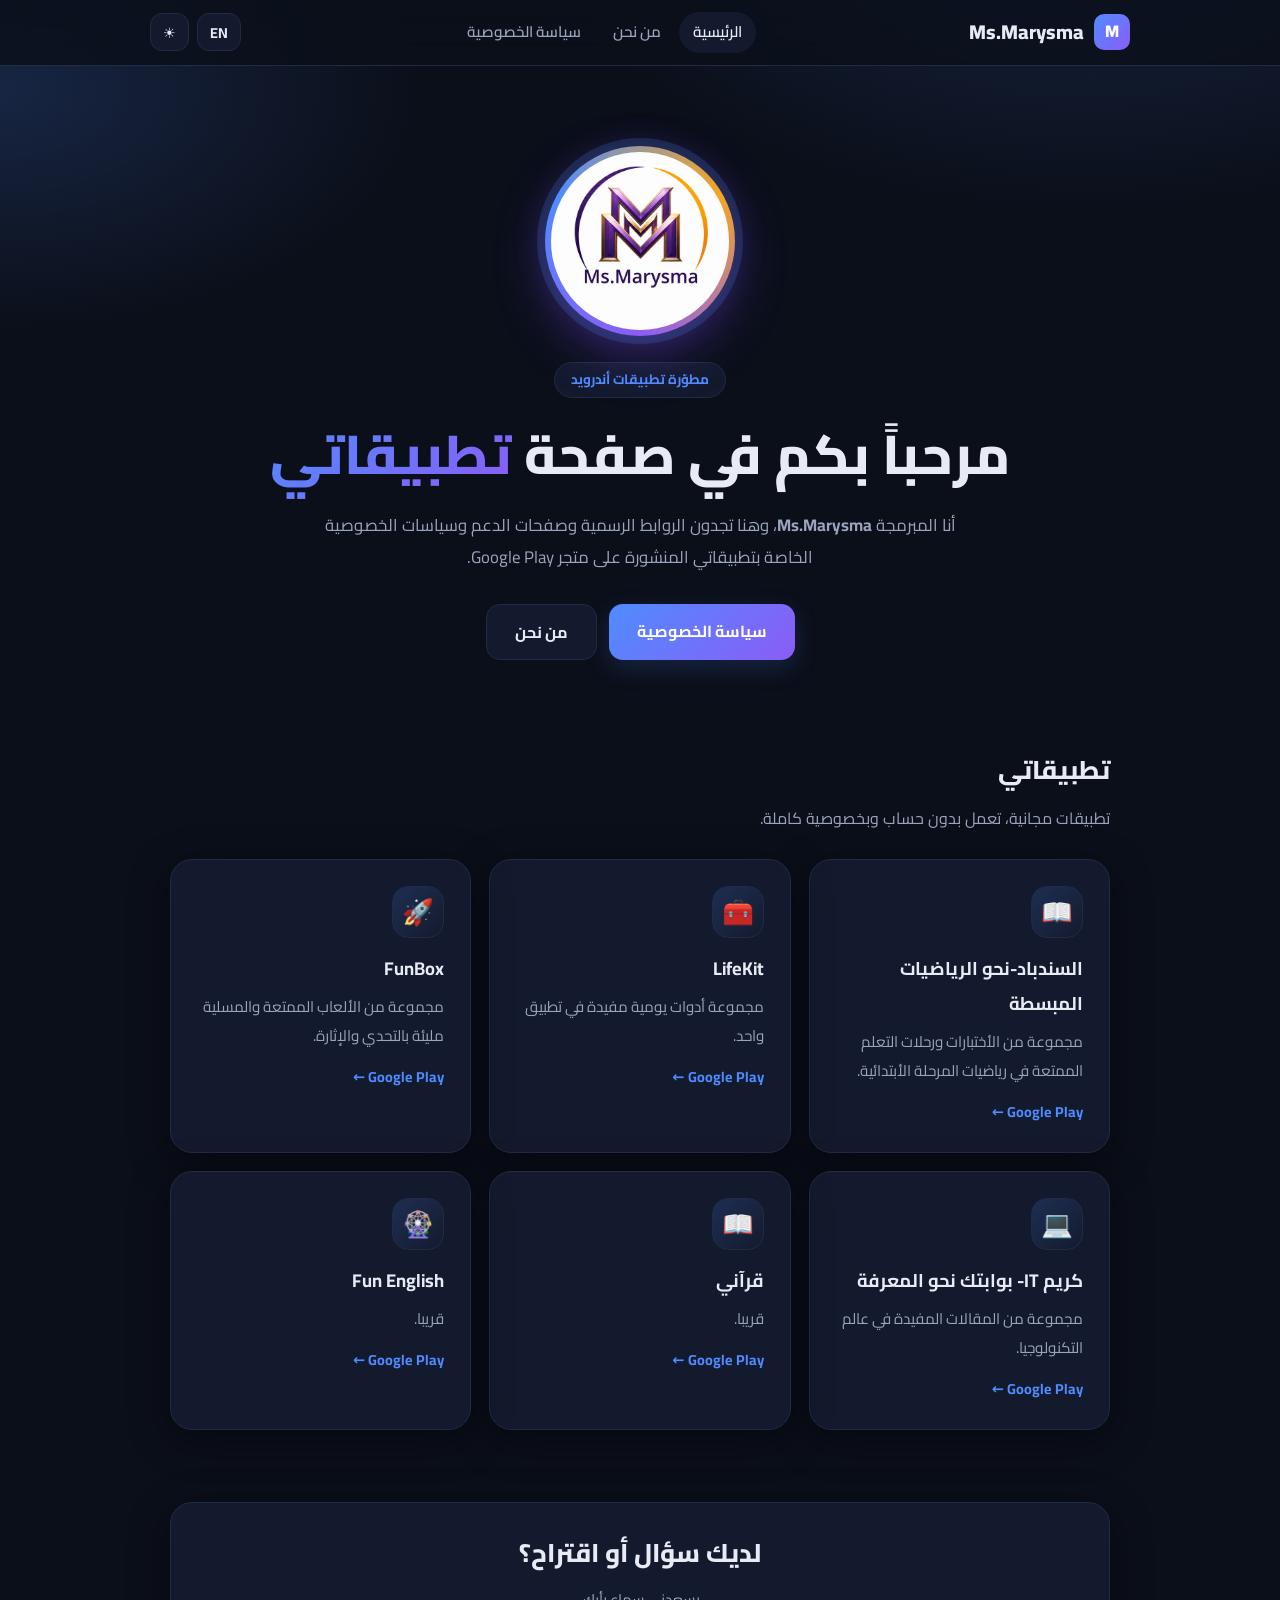
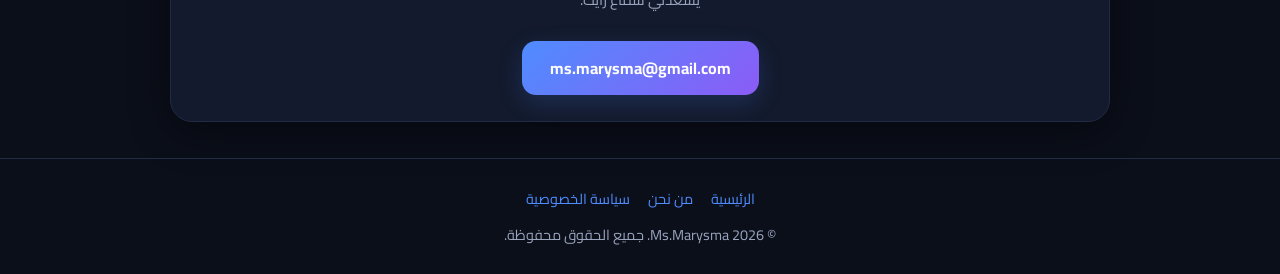
==== commit 170f5b48: "Update index.html" ====
--- a/index.html
+++ b/index.html
@@ -74,22 +74,22 @@
       </div>
 
  <div class="card">
-        <div class="ico">🌍</div>
+        <div class="ico">💻</div>
         <h3><span class="ar">كريم IT- بوابتك نحو المعرفة</span><span class="en">Kareem IT – Your Gateway to Knowledge</span></h3>
         <p><span class="ar">مجموعة من المقالات المفيدة في عالم التكنولوجيا.</span><span class="en">A collection of useful articles in the world of technology.</span></p>
         <a class="more" href="#"><span class="ar">Google Play ←</span><span class="en">Google Play →</span></a>
       </div>
 
  <div class="card">
-        <div class="ico">🌍</div>
-        <h3><span class="ar">قريبا</span><span class="en">Soon</span></h3>
+        <div class="ico">📖</div>
+        <h3><span class="ar">قرآني</span><span class="en">Qurany</span></h3>
         <p><span class="ar">قريبا.</span><span class="en">Soon</span></p>
         <a class="more" href="#"><span class="ar">Google Play ←</span><span class="en">Google Play →</span></a>
       </div>
 
  <div class="card">
-        <div class="ico">🌍</div>
-        <h3><span class="ar">قريبا</span><span class="en">Soon</span></h3>
+        <div class="ico">🎡</div>
+        <h3><span class="ar">Fun English</span><span class="en">Fun English</span></h3>
         <p><span class="ar">قريبا.</span><span class="en">Soon</span></p>
         <a class="more" href="#"><span class="ar">Google Play ←</span><span class="en">Google Play →</span></a>
       </div>
--- a/style.css
+++ b/style.css
@@ -164,3 +164,24 @@
   .doc { padding: 24px 18px; border-radius: 18px; }
   .links { order: 3; width: 100%; justify-content: center; }
 }
+
+/* hero logo */
+.hero-logo {
+  position: relative; width: 190px; height: 190px; margin: 0 auto 26px;
+  border-radius: 50%; padding: 6px;
+  background: conic-gradient(from 180deg, var(--accent-2), var(--accent), #f5a623, var(--accent-2));
+  box-shadow: 0 0 0 8px var(--glow), 0 18px 50px rgba(124, 77, 255, .35);
+  animation: float 5s ease-in-out infinite;
+}
+.hero-logo::before {
+  content: ""; position: absolute; inset: -26px; border-radius: 50%; z-index: -1;
+  background: radial-gradient(circle, rgba(124, 77, 255, .35), transparent 65%);
+  filter: blur(14px);
+}
+.hero-logo img {
+  width: 100%; height: 100%; display: block; border-radius: 50%;
+  background: #fff; object-fit: cover;
+}
+@keyframes float { 0%, 100% { transform: translateY(0); } 50% { transform: translateY(-8px); } }
+@media (prefers-reduced-motion: reduce) { .hero-logo { animation: none; } }
+@media (max-width: 640px) { .hero-logo { width: 150px; height: 150px; } }
